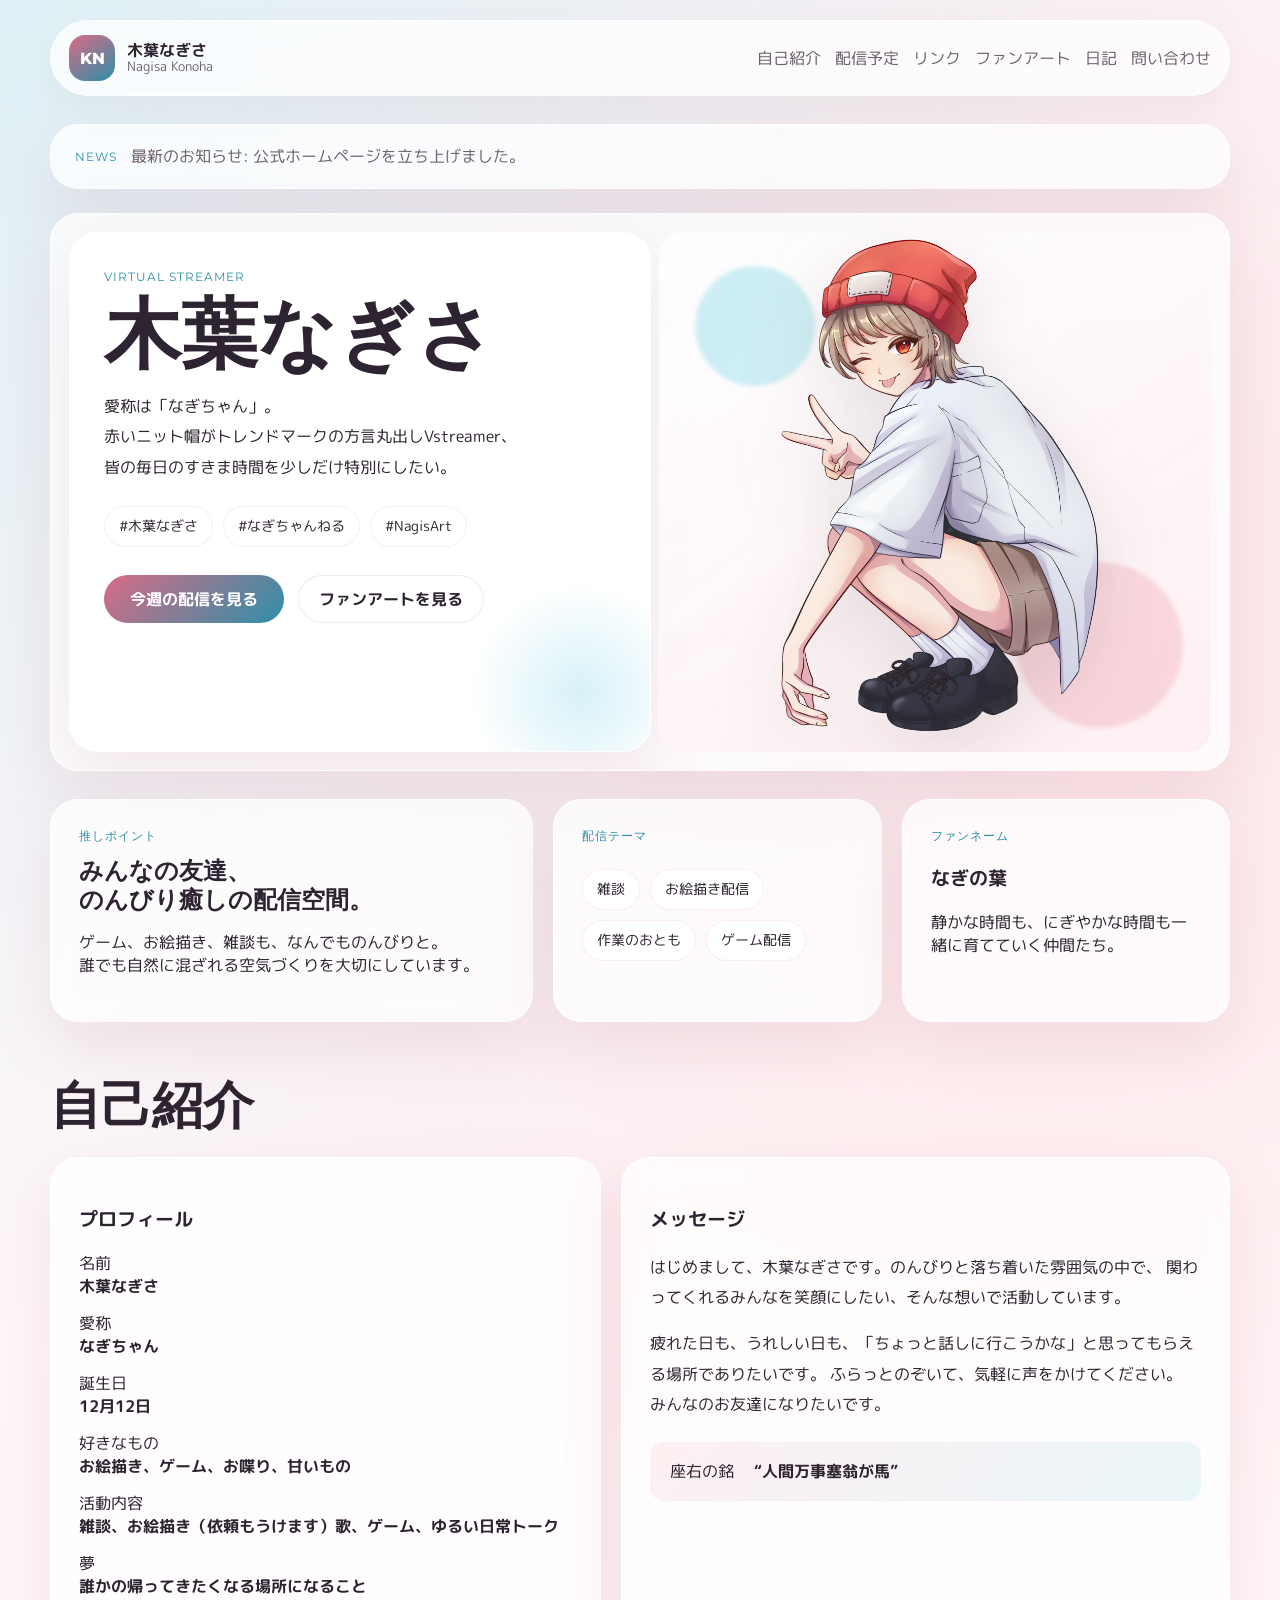
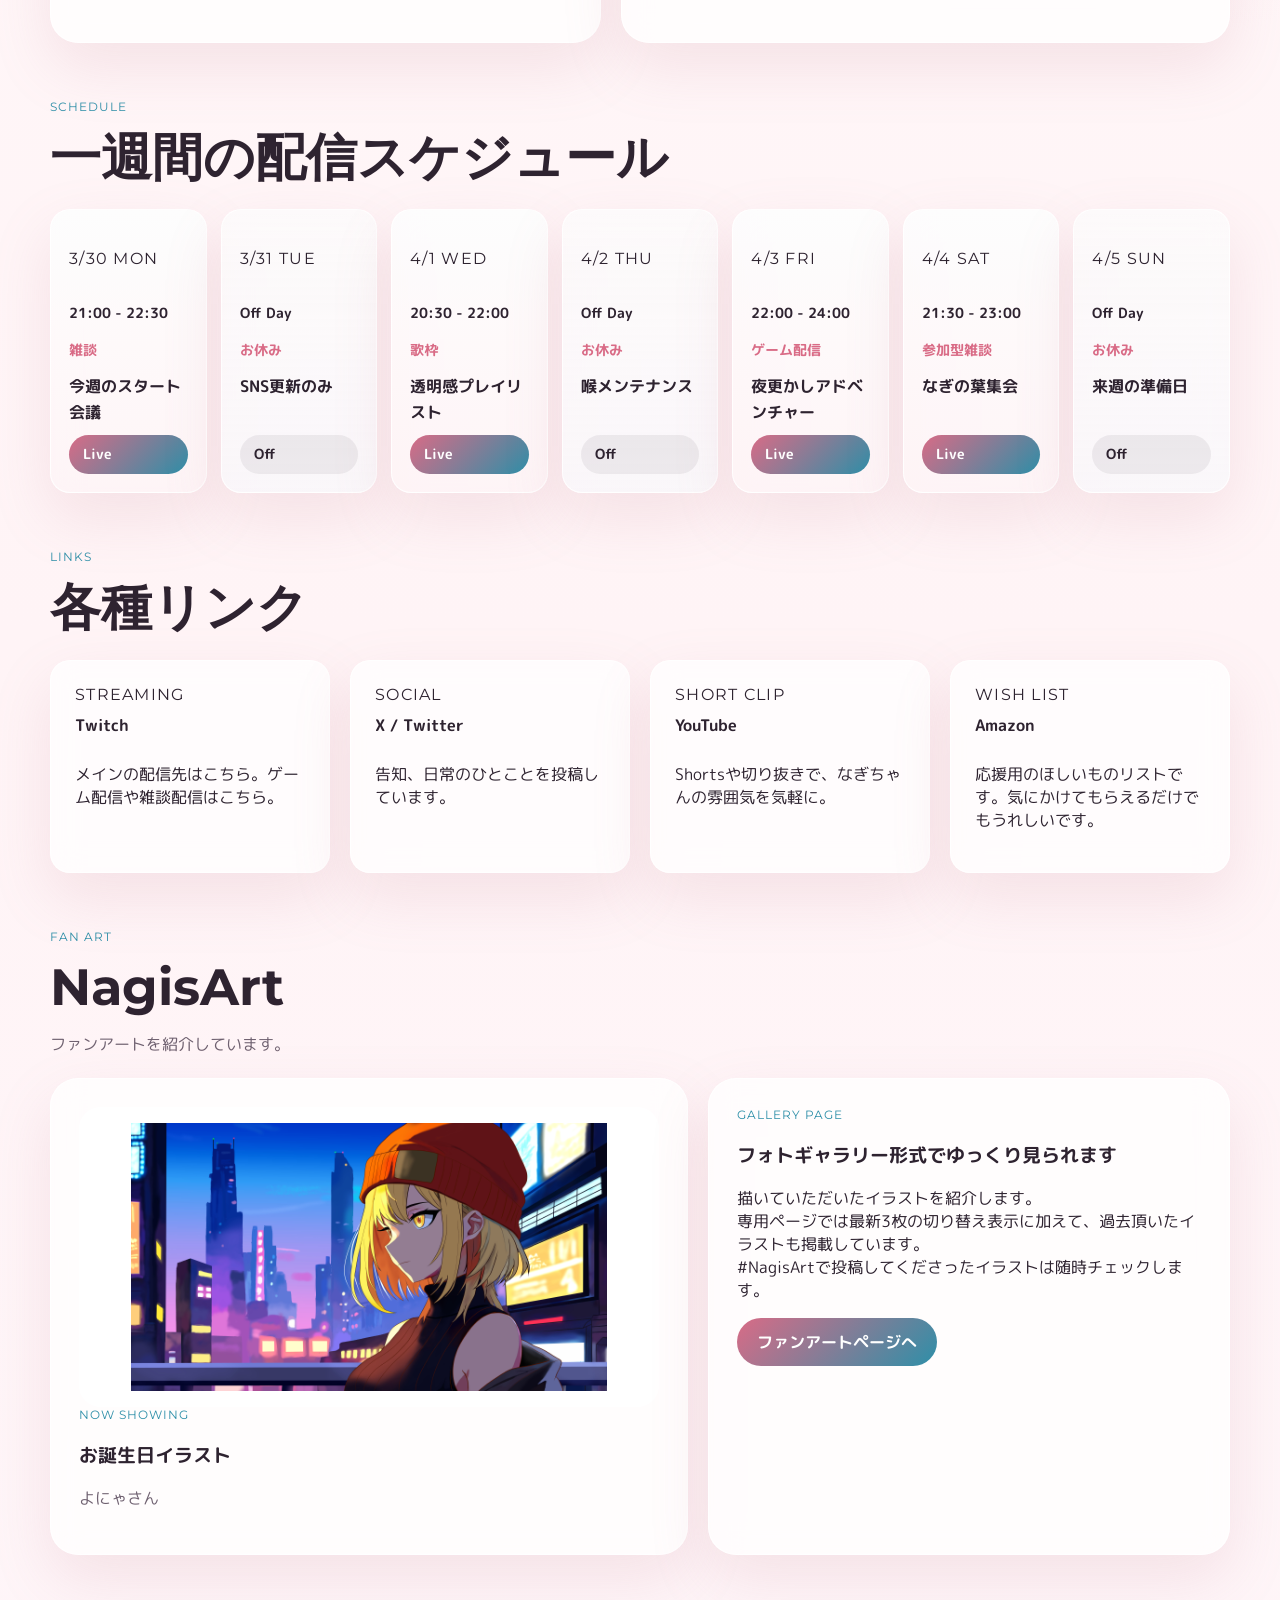
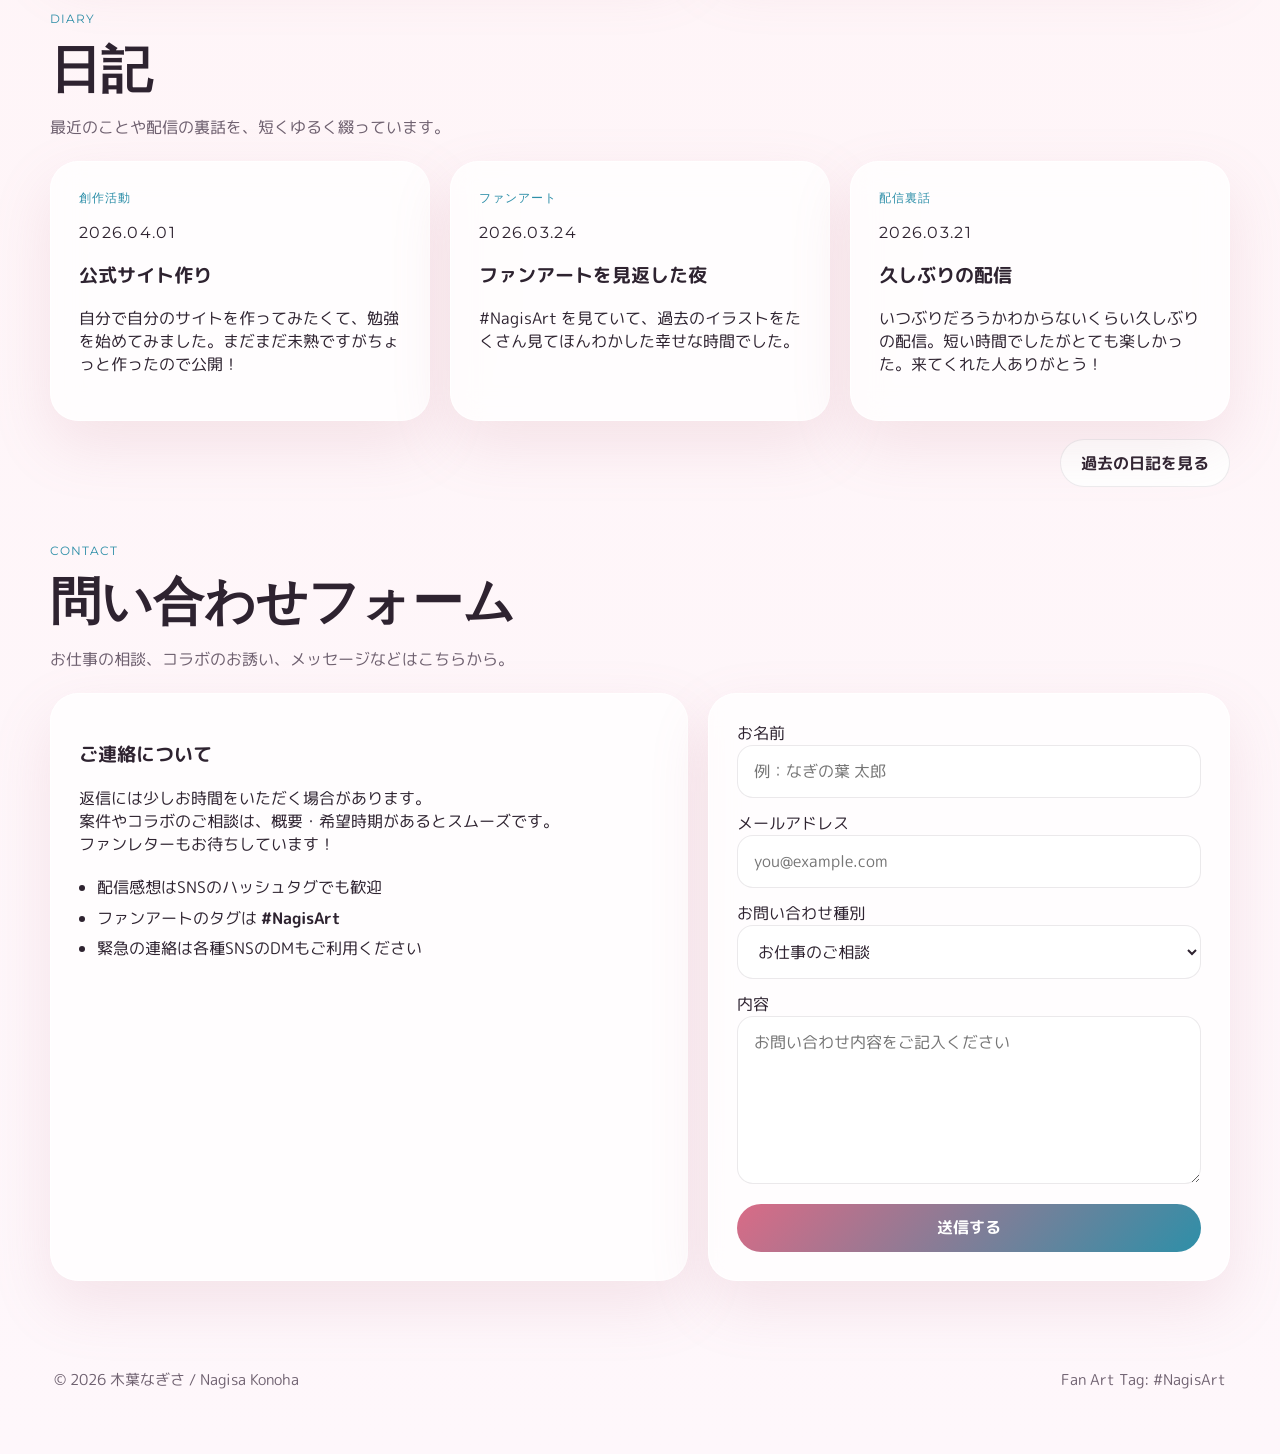
==== index.html @ 9e63ca20 "Add files via upload" ====
<!DOCTYPE html>
<html lang="ja">
  <head>
    <meta charset="UTF-8" />
    <meta name="viewport" content="width=device-width, initial-scale=1.0" />
    <title>木葉なぎさ | 公式プロフィールサイト</title>
    <meta
      name="description"
      content="Vtuber 木葉なぎさ（なぎちゃん）の自己紹介、配信スケジュール、各種リンク、日記、問い合わせをまとめたプロフィールサイト。"
    />
    <link rel="preconnect" href="https://fonts.googleapis.com" />
    <link rel="preconnect" href="https://fonts.gstatic.com" crossorigin />
    <link
      href="https://fonts.googleapis.com/css2?family=M+PLUS+Rounded+1c:wght@400;500;700;800&family=Montserrat:wght@500;700;800&display=swap"
      rel="stylesheet"
    />
    <link rel="stylesheet" href="./styles.css" />
  </head>
  <body>
    <div class="page-shell">
      <header class="site-header">
        <a class="brand" href="#top">
          <span class="brand-mark">KN</span>
          <span class="brand-text">
            <strong>木葉なぎさ</strong>
            <small>Nagisa Konoha</small>
          </span>
        </a>
        <nav class="site-nav" aria-label="主要メニュー">
          <a href="#about">自己紹介</a>
          <a href="#schedule">配信予定</a>
          <a href="#links">リンク</a>
          <a href="./fanart.html">ファンアート</a>
          <a href="./diary.html">日記</a>
          <a href="#contact">問い合わせ</a>
        </nav>
      </header>

      <main id="top">
        <section class="notice-strip card" aria-label="お知らせ">
          <p class="panel-label">News</p>
          <p class="notice-text">最新のお知らせ: 公式ホームページを立ち上げました。</p>
        </section>

        <section class="hero hero-unified">
          <div class="hero-card hero-merged-card">
            <div class="hero-copy">
              <p class="eyebrow">Virtual Streamer</p>
              <h1>木葉なぎさ</h1>
              <p class="hero-subtitle">
                愛称は「なぎちゃん」。<br />
                赤いニット帽がトレンドマークの方言丸出しVstreamer、
                <br />皆の毎日のすきま時間を少しだけ特別にしたい。
              </p>

              <div class="hero-tags" aria-label="ハッシュタグ">
                <span>#木葉なぎさ</span>
                <span>#なぎちゃんねる</span>
                <span>#NagisArt</span>
              </div>

              <div class="hero-actions">
                <a class="button button-primary" href="#schedule">今週の配信を見る</a>
                <a class="button button-secondary" href="./fanart.html">ファンアートを見る</a>
              </div>
            </div>

            <div class="hero-visual-card hero-visual-only">
              <div class="hero-portrait">
                <div class="portrait-orb orb-one"></div>
                <div class="portrait-orb orb-two"></div>
                <img
                  class="hero-standing-image"
                  src="./assets/nagisa-standing.png"
                  alt="木葉なぎさの立ち絵"
                />
              </div>
            </div>
          </div>
        </section>

        <section class="quick-panels">
          <article class="panel info-panel">
            <p class="panel-label">推しポイント</p>
            <h2>みんなの友達、<br />のんびり癒しの配信空間。</h2>
            <p>
              ゲーム、お絵描き、雑談も、なんでものんびりと。
              <br />誰でも自然に混ざれる空気づくりを大切にしています。
            </p>
          </article>

          <article class="panel mini-card">
            <p class="panel-label">配信テーマ</p>
            <ul class="chip-list">
              <li>雑談</li>
              <li>お絵描き配信</li>
              <li>作業のおとも</li>
              <li>ゲーム配信</li>
            </ul>
          </article>

          <article class="panel mini-card">
            <p class="panel-label">ファンネーム</p>
            <h3>なぎの葉</h3>
            <p>静かな時間も、にぎやかな時間も一緒に育てていく仲間たち。</p>
          </article>
        </section>

        <section class="section" id="about">
          <div class="section-heading">
            <h2>自己紹介</h2>
          </div>

          <div class="about-grid">
            <article class="card profile-card">
              <h3>プロフィール</h3>
              <dl class="profile-list">
                <div>
                  <dt>名前</dt>
                  <dd>木葉なぎさ</dd>
                </div>
                <div>
                  <dt>愛称</dt>
                  <dd>なぎちゃん</dd>
                </div>
                <div>
                  <dt>誕生日</dt>
                  <dd>12月12日</dd>
                </div>
                <div>
                  <dt>好きなもの</dt>
                  <dd>お絵描き、ゲーム、お喋り、甘いもの</dd>
                </div>
                <div>
                  <dt>活動内容</dt>
                  <dd>雑談、お絵描き（依頼もうけます）歌、ゲーム、ゆるい日常トーク</dd>
                </div>
                <div>
                  <dt>夢</dt>
                  <dd>誰かの帰ってきたくなる場所になること</dd>
                </div>
              </dl>
            </article>

            <article class="card message-card">
              <h3>メッセージ</h3>
              <p>
                はじめまして、木葉なぎさです。のんびりと落ち着いた雰囲気の中で、
                関わってくれるみんなを笑顔にしたい、そんな想いで活動しています。
              </p>
              <p>
                疲れた日も、うれしい日も、「ちょっと話しに行こうかな」と思ってもらえる場所でありたいです。
                ふらっとのぞいて、気軽に声をかけてください。
                みんなのお友達になりたいです。
              </p>
              <div class="quote-box">
                <span>座右の銘</span>
                <strong>　“人間万事塞翁が馬”</strong>
              </div>
            </article>
          </div>
        </section>

        <section class="section" id="schedule">
          <div class="section-heading">
            <p class="section-kicker">Schedule</p>
            <h2>一週間の配信スケジュール</h2>
          </div>

          <div class="schedule-grid" id="schedule-grid">
            <article class="schedule-day live">
              <p class="schedule-date">3/30 Mon</p>
              <p class="schedule-time">21:00 - 22:30</p>
              <p class="schedule-category">雑談</p>
              <h3>今週のスタート会議</h3>
              <span class="status live">Live</span>
            </article>
            <article class="schedule-day off">
              <p class="schedule-date">3/31 Tue</p>
              <p class="schedule-time">Off Day</p>
              <p class="schedule-category">お休み</p>
              <h3>SNS更新のみ</h3>
              <span class="status off">Off</span>
            </article>
            <article class="schedule-day live">
              <p class="schedule-date">4/1 Wed</p>
              <p class="schedule-time">20:30 - 22:00</p>
              <p class="schedule-category">歌枠</p>
              <h3>透明感プレイリスト</h3>
              <span class="status live">Live</span>
            </article>
            <article class="schedule-day off">
              <p class="schedule-date">4/2 Thu</p>
              <p class="schedule-time">Off Day</p>
              <p class="schedule-category">お休み</p>
              <h3>喉メンテナンス</h3>
              <span class="status off">Off</span>
            </article>
            <article class="schedule-day live">
              <p class="schedule-date">4/3 Fri</p>
              <p class="schedule-time">22:00 - 24:00</p>
              <p class="schedule-category">ゲーム配信</p>
              <h3>夜更かしアドベンチャー</h3>
              <span class="status live">Live</span>
            </article>
            <article class="schedule-day live">
              <p class="schedule-date">4/4 Sat</p>
              <p class="schedule-time">21:30 - 23:00</p>
              <p class="schedule-category">参加型雑談</p>
              <h3>なぎの葉集会</h3>
              <span class="status live">Live</span>
            </article>
            <article class="schedule-day off">
              <p class="schedule-date">4/5 Sun</p>
              <p class="schedule-time">Off Day</p>
              <p class="schedule-category">お休み</p>
              <h3>来週の準備日</h3>
              <span class="status off">Off</span>
            </article>
          </div>
        </section>

        <section class="section" id="links">
          <div class="section-heading">
            <p class="section-kicker">Links</p>
            <h2>各種リンク</h2>
          </div>

          <div class="link-grid">
            <a class="link-card" href="https://www.twitch.tv/na_kn0480" aria-label="Twitch" target="_blank" rel="noreferrer noopener">
              <span class="link-type">Streaming</span>
              <strong>Twitch</strong>
              <p>メインの配信先はこちら。ゲーム配信や雑談配信はこちら。</p>
            </a>
            <a class="link-card" href="https://x.com/na_kn0480" aria-label="X / Twitter" target="_blank" rel="noreferrer noopener">
              <span class="link-type">Social</span>
              <strong>X / Twitter</strong>
              <p>告知、日常のひとことを投稿しています。</p>
            </a>
            <a class="link-card" href="https://www.youtube.com/@nakn1945" aria-label="YouTube" target="_blank" rel="noreferrer noopener">
              <span class="link-type">Short Clip</span>
              <strong>YouTube</strong>
              <p>Shortsや切り抜きで、なぎちゃんの雰囲気を気軽に。</p>
            </a>
            <a class="link-card" href="https://www.amazon.jp/hz/wishlist/ls/10HDTFAO8Y2AV?ref_=wl_share" aria-label="Amazon Wish List" target="_blank" rel="noreferrer noopener">
              <span class="link-type">Wish List</span>
              <strong>Amazon</strong>
              <p>応援用のほしいものリストです。気にかけてもらえるだけでもうれしいです。</p>
            </a>
          </div>
        </section>

        <section class="section" id="fanart-preview">
          <div class="section-heading">
            <p class="section-kicker">Fan Art</p>
            <h2>NagisArt</h2>
             <p class="section-description">
              ファンアートを紹介しています。
            </p>
          </div>

          <div class="fanart-preview-layout">
            <article class="fanart-slider-card card">
              <div class="fanart-slider" data-slider="fanart-preview" id="fanart-preview-slider"></div>
              <div class="fanart-slider-meta">
                <p class="panel-label">Now Showing</p>
                <h3 id="fanart-preview-title">読み込み中...</h3>
                <p id="fanart-preview-artist">Loading...</p>
              </div>
            </article>

            <article class="card fanart-preview-note">
              <p class="panel-label">Gallery Page</p>
              <h3>フォトギャラリー形式でゆっくり見られます</h3>
              <p>
                描いていただいたイラストを紹介します。
                <br />専用ページでは最新3枚の切り替え表示に加えて、過去頂いたイラストも掲載しています。
                <br />#NagisArtで投稿してくださったイラストは随時チェックします。
              </p>
              <a class="button button-primary" href="./fanart.html">ファンアートページへ</a>
            </article>
          </div>
        </section>

        <section class="section" id="diary">
          <div class="section-heading">
            <p class="section-kicker">Diary</p>
            <h2>日記</h2>
            <p class="section-description">最近のことや配信の裏話を、短くゆるく綴っています。</p>
          </div>

          <div class="diary-list" id="top-diary-list"></div>

          <div class="diary-link-row">
            <a class="button button-secondary" href="./diary.html">過去の日記を見る</a>
          </div>
        </section>

        <section class="section" id="contact">
          <div class="section-heading">
            <p class="section-kicker">Contact</p>
            <h2>問い合わせフォーム</h2>
            <p class="section-description">
              お仕事の相談、コラボのお誘い、メッセージなどはこちらから。
            </p>
          </div>

          <div class="contact-layout">
            <article class="contact-note card">
              <h3>ご連絡について</h3>
              <p>
                返信には少しお時間をいただく場合があります。
                <br />案件やコラボのご相談は、概要・希望時期があるとスムーズです。
                <br />ファンレターもお待ちしています！
              </p>
              <ul class="contact-points">
                <li>配信感想はSNSのハッシュタグでも歓迎</li>
                <li>ファンアートのタグは <strong>#NagisArt</strong></li>
                <li>緊急の連絡は各種SNSのDMもご利用ください</li>
              </ul>
            </article>

            <form class="contact-form card">
              <label>
                お名前
                <input type="text" name="name" placeholder="例：なぎの葉 太郎" />
              </label>
              <label>
                メールアドレス
                <input type="email" name="email" placeholder="you@example.com" />
              </label>
              <label>
                お問い合わせ種別
                <select name="type">
                  <option>お仕事のご相談</option>
                  <option>コラボのお誘い</option>
                  <option>応援メッセージ</option>
                  <option>その他</option>
                </select>
              </label>
              <label>
                内容
                <textarea
                  name="message"
                  rows="6"
                  placeholder="お問い合わせ内容をご記入ください"
                ></textarea>
              </label>
              <button class="button button-primary" type="submit">送信する</button>
            </form>
          </div>
        </section>
      </main>

      <footer class="site-footer">
        <p>© 2026 木葉なぎさ / Nagisa Konoha</p>
        <p>Fan Art Tag: #NagisArt</p>
      </footer>
    </div>

    <script src="./data/fanart.js"></script>
    <script src="./data/diary.js"></script>
    <script src="./script.js"></script>
  </body>
</html>
---- styles.css ----
:root {
  --bg: #fff7f8;
  --surface: rgba(255, 255, 255, 0.74);
  --text: #2e2330;
  --muted: #6f6170;
  --line: rgba(111, 97, 112, 0.14);
  --primary-deep: #d96b86;
  --accent: #8bd8ea;
  --accent-deep: #2e8fa8;
  --shadow: 0 24px 60px rgba(190, 122, 140, 0.16);
  --radius-lg: 28px;
  --radius-md: 20px;
  --radius-sm: 14px;
}

* {
  box-sizing: border-box;
}

html {
  scroll-behavior: smooth;
}

body {
  margin: 0;
  font-family: "M PLUS Rounded 1c", sans-serif;
  color: var(--text);
  background:
    radial-gradient(circle at top left, rgba(139, 216, 234, 0.28), transparent 28%),
    radial-gradient(circle at 80% 12%, rgba(244, 180, 190, 0.28), transparent 26%),
    linear-gradient(180deg, #fffafb 0%, #fff4f6 48%, #fef7fb 100%);
}

body::before {
  content: "";
  position: fixed;
  inset: 0;
  background-image:
    linear-gradient(rgba(255, 255, 255, 0.2) 1px, transparent 1px),
    linear-gradient(90deg, rgba(255, 255, 255, 0.18) 1px, transparent 1px);
  background-size: 36px 36px;
  mask-image: linear-gradient(180deg, rgba(0, 0, 0, 0.5), transparent 75%);
  pointer-events: none;
  z-index: -1;
}

a {
  color: inherit;
  text-decoration: none;
}

img {
  display: block;
  max-width: 100%;
}

.page-shell {
  width: min(1180px, calc(100% - 32px));
  margin: 0 auto;
  padding-bottom: 48px;
}

.site-header {
  position: sticky;
  top: 16px;
  z-index: 20;
  display: flex;
  align-items: center;
  justify-content: space-between;
  gap: 20px;
  margin: 20px 0 28px;
  padding: 14px 18px;
  background: rgba(255, 255, 255, 0.75);
  border: 1px solid rgba(255, 255, 255, 0.8);
  border-radius: 999px;
  backdrop-filter: blur(16px);
  box-shadow: 0 12px 30px rgba(161, 131, 140, 0.08);
}

.brand {
  display: inline-flex;
  align-items: center;
  gap: 12px;
}

.brand-mark {
  display: grid;
  place-items: center;
  width: 46px;
  height: 46px;
  font-family: "Montserrat", sans-serif;
  font-weight: 800;
  color: #fff;
  background: linear-gradient(145deg, var(--primary-deep), var(--accent-deep));
  border-radius: 16px;
}

.brand-text {
  display: flex;
  flex-direction: column;
  line-height: 1.1;
}

.brand-text strong {
  font-size: 0.98rem;
}

.brand-text small,
.site-nav a,
.section-description,
.form-note,
.site-footer,
.artwork-meta,
.fanart-slider-meta p:last-child,
.gallery-slide-copy span {
  color: var(--muted);
}

.site-nav {
  display: flex;
  flex-wrap: wrap;
  justify-content: flex-end;
  gap: 14px;
}

.site-nav a:hover {
  color: var(--accent-deep);
}

.hero,
.gallery-hero {
  display: grid;
  grid-template-columns: 1.1fr 0.9fr;
  gap: 24px;
  align-items: stretch;
  margin-bottom: 28px;
}

.hero-unified {
  display: block;
}

.hero-copy,
.hero-card,
.panel,
.card,
.link-card,
.schedule-day,
.gallery-slide,
.artwork-card {
  background: var(--surface);
  border: 1px solid rgba(255, 255, 255, 0.8);
  backdrop-filter: blur(14px);
  box-shadow: var(--shadow);
}

.hero-copy,
.hero-card,
.gallery-hero,
.gallery-slider,
.panel,
.card {
  border-radius: var(--radius-lg);
}

.hero-copy,
.panel,
.card,
.gallery-hero,
.gallery-slider {
  padding: 28px;
}

.hero-copy {
  padding: 36px 34px;
}

.hero-copy {
  position: relative;
  overflow: hidden;
}

.hero-copy::after {
  content: "";
  position: absolute;
  right: -40px;
  bottom: -52px;
  width: 220px;
  height: 220px;
  background: radial-gradient(circle, rgba(139, 216, 234, 0.35), transparent 70%);
}

.hero-merged-card {
  display: grid;
  grid-template-columns: 1fr 0.95fr;
  gap: 8px;
  padding: 18px;
}

.eyebrow,
.section-kicker,
.panel-label,
.link-type,
.diary-date,
.schedule-date {
  font-family: "Montserrat", sans-serif;
  letter-spacing: 0.08em;
  text-transform: uppercase;
}

.eyebrow,
.section-kicker,
.panel-label {
  margin: 0 0 12px;
  color: var(--accent-deep);
  font-size: 0.78rem;
}

.hero h1,
.gallery-hero h1,
.section-heading h2,
.gallery-slide-copy h2,
.info-panel h2 {
  margin: 0;
  font-family: "Montserrat", sans-serif;
}

.hero h1,
.gallery-hero h1 {
  font-size: clamp(3rem, 6vw, 5.4rem);
  line-height: 1;
}

.hero-subtitle,
.gallery-hero-copy p,
.schedule-day p,
.message-card p,
.gallery-slide-copy p,
.artwork-card p {
  line-height: 1.9;
}

.schedule-time,
.schedule-category {
  margin: 0;
  font-size: 0.88rem;
  font-weight: 700;
  line-height: 1.5;
}

.schedule-time {
  color: var(--text);
}

.schedule-category {
  color: var(--primary-deep);
}

.hero-subtitle {
  max-width: 30rem;
  margin: 18px 0 0;
}

.hero-tags,
.chip-list {
  display: flex;
  flex-wrap: wrap;
  gap: 10px;
  padding: 0;
  margin: 24px 0 0;
  list-style: none;
}

.hero-tags span,
.chip-list li,
.status-badge,
.status,
.tag-badge {
  display: inline-flex;
  align-items: center;
  padding: 9px 14px;
  border-radius: 999px;
  font-size: 0.88rem;
}

.hero-tags span,
.chip-list li {
  background: rgba(255, 255, 255, 0.85);
  border: 1px solid rgba(217, 107, 134, 0.12);
}

.hero-actions,
.gallery-dots {
  display: flex;
  flex-wrap: wrap;
  gap: 14px;
}

.hero-actions {
  margin-top: 28px;
}

.hero-actions .button {
  min-width: 180px;
}

.button {
  display: inline-flex;
  align-items: center;
  justify-content: center;
  min-height: 48px;
  padding: 0 20px;
  border: 0;
  border-radius: 999px;
  font: inherit;
  font-weight: 700;
  cursor: pointer;
}

.button-primary {
  color: #fff;
  background: linear-gradient(135deg, var(--primary-deep), var(--accent-deep));
}

.button-secondary {
  color: var(--text);
  background: rgba(255, 255, 255, 0.92);
  border: 1px solid rgba(111, 97, 112, 0.12);
}

.hero-card,
.gallery-hero,
.gallery-slider {
  position: relative;
  overflow: hidden;
}

.hero-visual-only {
  padding: 0;
  background: transparent;
  border: 0;
  box-shadow: none;
  backdrop-filter: none;
}

.status-badge,
.tag-badge {
  width: fit-content;
  color: var(--accent-deep);
  background: rgba(139, 216, 234, 0.18);
  border: 1px solid rgba(139, 216, 234, 0.3);
}

.hero-portrait,
.gallery-hero-side {
  position: relative;
  display: grid;
  place-items: center;
  min-height: 320px;
  margin: 18px 0 24px;
  border-radius: 24px;
  background:
    linear-gradient(145deg, rgba(255, 255, 255, 0.9), rgba(255, 239, 243, 0.85)),
    linear-gradient(180deg, rgba(139, 216, 234, 0.1), rgba(244, 180, 190, 0.16));
}

.notice-strip {
  display: flex;
  align-items: center;
  gap: 14px;
  margin-bottom: 24px;
  padding: 18px 24px;
}

.notice-strip .panel-label,
.notice-text {
  margin: 0;
}

.notice-text {
  line-height: 1.7;
}

.hero-portrait {
  overflow: hidden;
  margin: 0;
  min-height: 100%;
}

.portrait-orb {
  position: absolute;
  border-radius: 50%;
  filter: blur(2px);
}

.orb-one {
  width: 120px;
  height: 120px;
  top: 34px;
  left: 36px;
  background: rgba(139, 216, 234, 0.42);
}

.orb-two {
  width: 166px;
  height: 166px;
  right: 28px;
  bottom: 24px;
  background: rgba(244, 180, 190, 0.44);
}

.hero-standing-image,
.gallery-hero-side img {
  position: relative;
  z-index: 1;
  max-height: 430px;
  object-fit: contain;
  filter: drop-shadow(0 24px 36px rgba(124, 99, 106, 0.18));
}

.hero-visual-only .hero-standing-image {
  max-height: 520px;
}

.hero-stats,
.profile-list,
.contact-form {
  display: grid;
  gap: 14px;
}

.hero-stats dd,
.profile-list dd {
  margin: 0;
  font-weight: 700;
}

.quick-panels,
.about-grid,
.link-grid,
.contact-layout,
.fanart-preview-layout,
.diary-list,
.artwork-list {
  display: grid;
  gap: 20px;
}

.quick-panels {
  grid-template-columns: 1.25fr 0.85fr 0.85fr;
  margin-bottom: 52px;
}

.about-grid {
  grid-template-columns: 0.95fr 1.05fr;
}

.link-grid {
  grid-template-columns: repeat(4, 1fr);
}

.fanart-preview-layout,
.contact-layout {
  grid-template-columns: 1.1fr 0.9fr;
}

.diary-list {
  grid-template-columns: repeat(3, 1fr);
}

.gallery-slide,
.artwork-card,
.schedule-day,
.link-card {
  border-radius: var(--radius-md);
}

.link-card {
  display: flex;
  flex-direction: column;
  gap: 10px;
  padding: 24px;
}

.info-panel h2,
.section-heading h2,
.gallery-slide-copy h2 {
  line-height: 1.2;
}

.section {
  margin-bottom: 56px;
}

.section-heading {
  margin-bottom: 22px;
}

.section-heading h2,
.gallery-slide-copy h2 {
  font-size: clamp(2rem, 4vw, 3.2rem);
}

.quote-box {
  margin-top: 22px;
  padding: 18px 20px;
  border-radius: var(--radius-sm);
  background: linear-gradient(135deg, rgba(244, 180, 190, 0.18), rgba(139, 216, 234, 0.18));
}

.schedule-grid {
  display: grid;
  grid-template-columns: repeat(7, 1fr);
  gap: 14px;
}

.schedule-day {
  display: flex;
  flex-direction: column;
  gap: 10px;
  min-height: 220px;
  padding: 18px;
}

.schedule-day h3 {
  margin: 0;
  font-size: 1rem;
  line-height: 1.6;
}

.schedule-day.live {
  background:
    linear-gradient(180deg, rgba(255, 255, 255, 0.82), rgba(255, 245, 247, 0.82)),
    linear-gradient(180deg, rgba(139, 216, 234, 0.08), rgba(244, 180, 190, 0.08));
}

.schedule-day.off {
  background:
    linear-gradient(180deg, rgba(255, 255, 255, 0.7), rgba(250, 248, 251, 0.84)),
    linear-gradient(180deg, rgba(111, 97, 112, 0.04), rgba(111, 97, 112, 0.04));
}

.status {
  margin-top: auto;
  font-weight: 700;
}

.status.live {
  color: #fff;
  background: linear-gradient(135deg, var(--primary-deep), var(--accent-deep));
}

.status.off {
  background: rgba(111, 97, 112, 0.1);
}

.fanart-slider {
  position: relative;
  min-height: 300px;
  border-radius: 22px;
  overflow: hidden;
  background: rgba(255, 255, 255, 0.58);
}

.fanart-slide,
.gallery-slide {
  opacity: 0;
  transition: opacity 0.7s ease, transform 0.7s ease;
}

.fanart-slide {
  position: absolute;
  inset: 0;
  transform: scale(1.02);
}

.fanart-slide.is-active,
.gallery-slide.is-active {
  opacity: 1;
  transform: none;
  z-index: 1;
}

.fanart-slide-art,
.gallery-slide-art,
.artwork-thumb {
  width: 100%;
  min-height: 300px;
  border-radius: 20px;
}

.gallery-slide-image,
.artwork-image,
.preview-slide-image {
  object-fit: contain;
  object-position: center;
  background: rgba(255, 255, 255, 0.92);
}

.gallery-stage {
  position: relative;
  min-height: 520px;
}

.gallery-slide {
  position: absolute;
  inset: 0;
  display: grid;
  grid-template-columns: 1.1fr 0.9fr;
  gap: 20px;
  padding: 20px;
  transform: translateY(8px);
}

.gallery-dots {
  justify-content: center;
  margin-top: 16px;
}

.gallery-dot {
  width: 12px;
  height: 12px;
  border: 0;
  border-radius: 999px;
  background: rgba(111, 97, 112, 0.22);
  cursor: pointer;
}

.gallery-dot.is-active {
  width: 34px;
  background: linear-gradient(135deg, var(--primary-deep), var(--accent-deep));
}

.artwork-card {
  display: flex;
  flex-direction: column;
  gap: 0;
  padding: 0;
}

.artwork-thumb {
  min-height: 220px;
  border-radius: 20px 20px 0 0;
}

.gallery-slide-image {
  height: 100%;
  padding: 18px;
}

.preview-slide-image {
  height: 100%;
  padding: 16px;
}

.artwork-image {
  height: 260px;
  padding: 14px;
}

.visual-a {
  background:
    radial-gradient(circle at 25% 25%, rgba(139, 216, 234, 0.95), transparent 24%),
    linear-gradient(135deg, #ffdbe2, #8bd8ea 65%, #446f87);
}

.visual-b {
  background:
    radial-gradient(circle at 70% 30%, rgba(255, 255, 255, 0.85), transparent 14%),
    linear-gradient(135deg, #9fe7f7, #f8d0d8 58%, #ee94ad);
}

.visual-c {
  background:
    radial-gradient(circle at 40% 40%, rgba(255, 255, 255, 0.5), transparent 12%),
    linear-gradient(145deg, #c5eef5, #f1b3c2 44%, #6c95a6);
}

.contact-points {
  padding-left: 18px;
  line-height: 1.9;
}

.contact-form input,
.contact-form select,
.contact-form textarea {
  width: 100%;
  padding: 14px 16px;
  color: var(--text);
  font: inherit;
  background: rgba(255, 255, 255, 0.88);
  border: 1px solid var(--line);
  border-radius: 16px;
  outline: none;
}

.site-footer {
  display: flex;
  flex-wrap: wrap;
  justify-content: space-between;
  gap: 10px;
  padding: 18px 4px 0;
  font-size: 0.92rem;
}

.artwork-list {
  grid-template-columns: repeat(3, 1fr);
}

.artwork-body {
  display: grid;
  gap: 10px;
  padding: 20px;
}

.artwork-body h3 {
  margin: 0;
  font-size: 1.2rem;
}

.artwork-body p {
  margin: 0;
}

.diary-link-row {
  display: flex;
  justify-content: flex-end;
  margin-top: 18px;
}

.diary-side-card {
  padding: 24px;
}

.diary-side-copy {
  display: grid;
  gap: 8px;
  text-align: center;
}

.diary-side-copy p,
.archive-diary-card p,
.notice-text {
  color: var(--muted);
}

.diary-filter {
  margin-bottom: 20px;
}

.diary-filter-row {
  display: grid;
  gap: 14px;
}

.category-chips {
  display: flex;
  flex-wrap: wrap;
  gap: 10px;
}

.category-chip {
  padding: 10px 16px;
  color: var(--text);
  font: inherit;
  font-weight: 700;
  background: rgba(255, 255, 255, 0.88);
  border: 1px solid rgba(111, 97, 112, 0.12);
  border-radius: 999px;
  cursor: pointer;
}

.category-chip.is-active {
  color: #fff;
  background: linear-gradient(135deg, var(--primary-deep), var(--accent-deep));
}

.archive-diary-list {
  display: grid;
  gap: 18px;
}

.archive-diary-card h2 {
  margin: 0 0 10px;
  font-size: 1.5rem;
}

.archive-diary-card.is-hidden {
  display: none;
}

@media (max-width: 1100px) {
  .hero,
  .gallery-hero,
  .quick-panels,
  .about-grid,
  .link-grid,
  .fanart-preview-layout,
  .contact-layout,
  .diary-list,
  .gallery-slide,
  .artwork-card {
    grid-template-columns: 1fr;
  }

  .schedule-grid {
    grid-template-columns: repeat(2, 1fr);
  }

  .gallery-stage {
    min-height: 760px;
  }

  .artwork-list {
    grid-template-columns: 1fr;
  }

  .hero-merged-card {
    grid-template-columns: 1fr;
  }
}

@media (max-width: 760px) {
  .page-shell {
    width: min(100% - 20px, 1180px);
  }

  .site-header {
    position: static;
    flex-direction: column;
    align-items: stretch;
    border-radius: 26px;
  }

  .site-nav {
    justify-content: flex-start;
  }

  .hero-copy,
  .hero-card,
  .panel,
  .card,
  .gallery-hero,
  .gallery-slider {
    padding: 22px;
  }

  .hero-actions {
    flex-direction: column;
  }

  .button,
  .gallery-hero-copy .button {
    width: 100%;
  }

  .schedule-grid {
    grid-template-columns: 1fr;
  }

  .notice-strip {
    flex-direction: column;
    align-items: flex-start;
  }

  .schedule-day {
    min-height: auto;
  }

  .hero-standing-image,
  .gallery-hero-side img {
    max-height: 320px;
  }

  .gallery-stage {
    min-height: 680px;
  }

  .site-footer {
    flex-direction: column;
  }

  .diary-link-row {
    justify-content: stretch;
  }
}
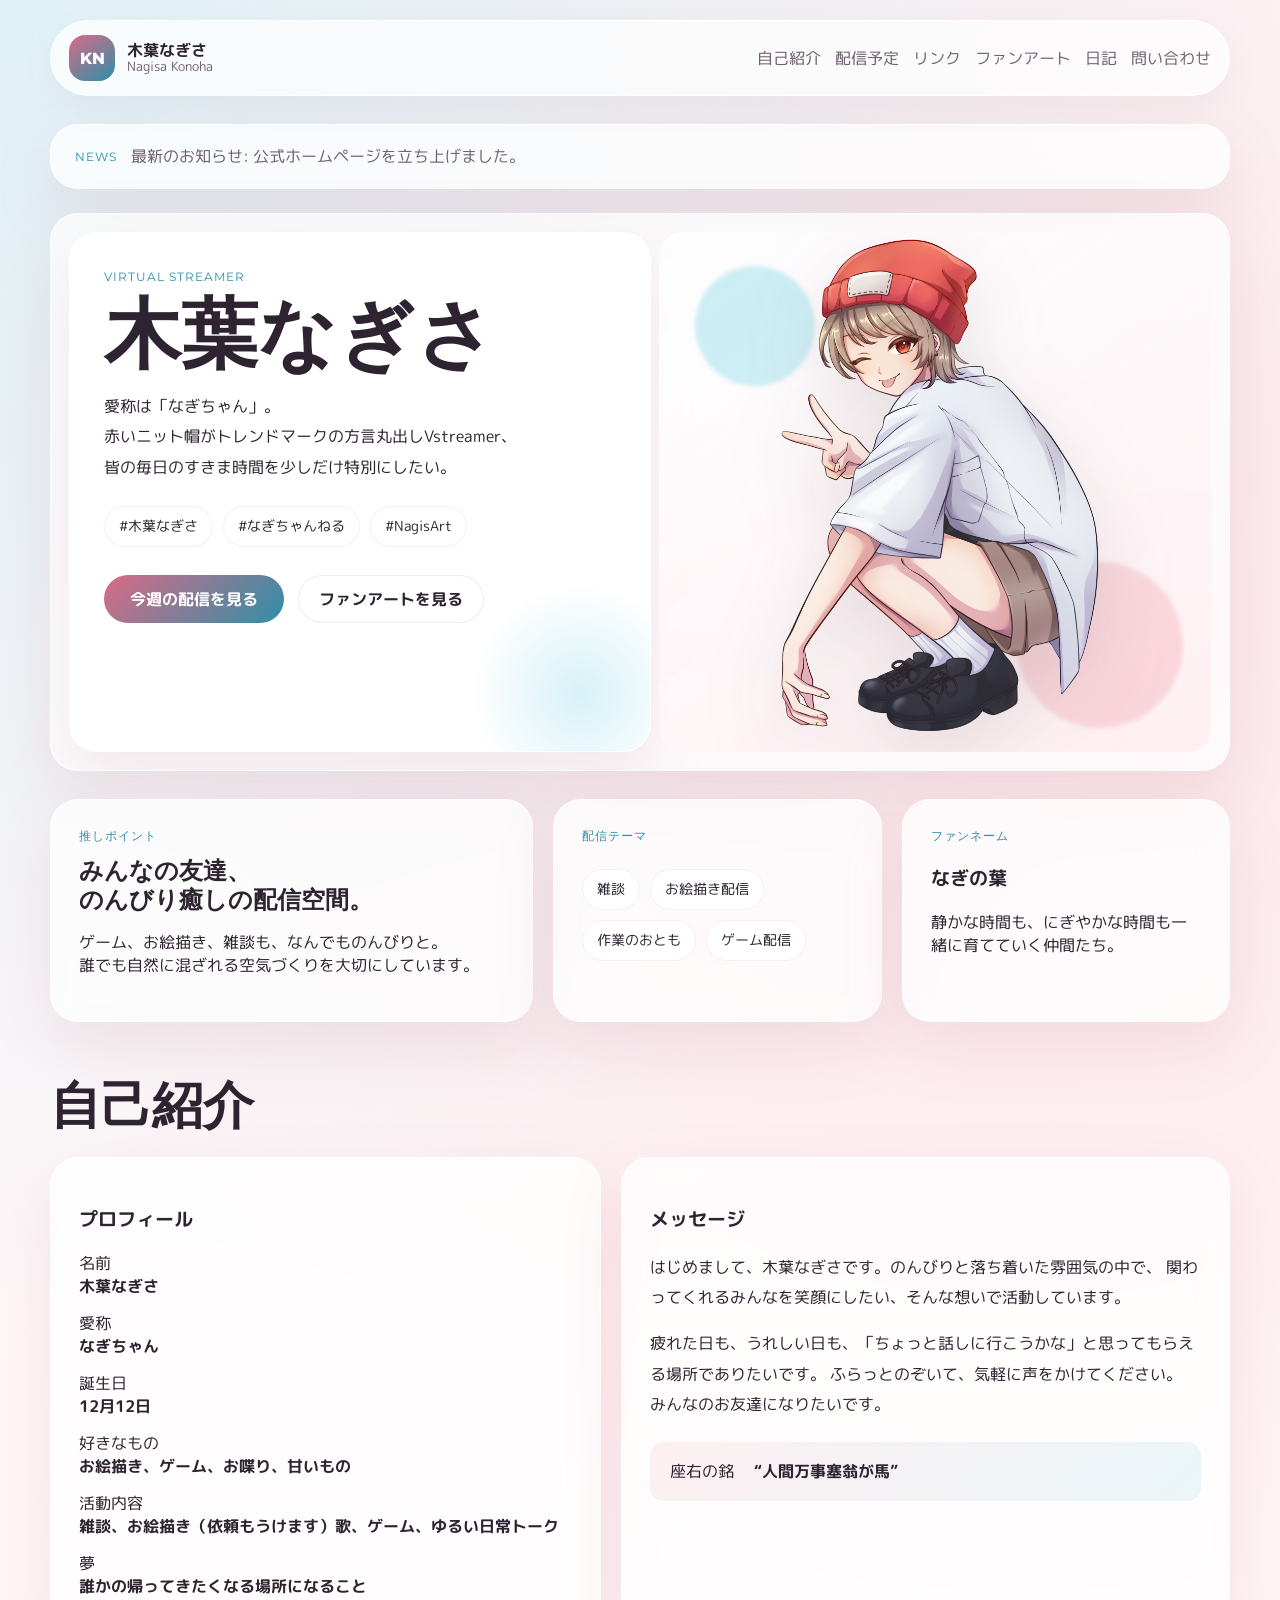
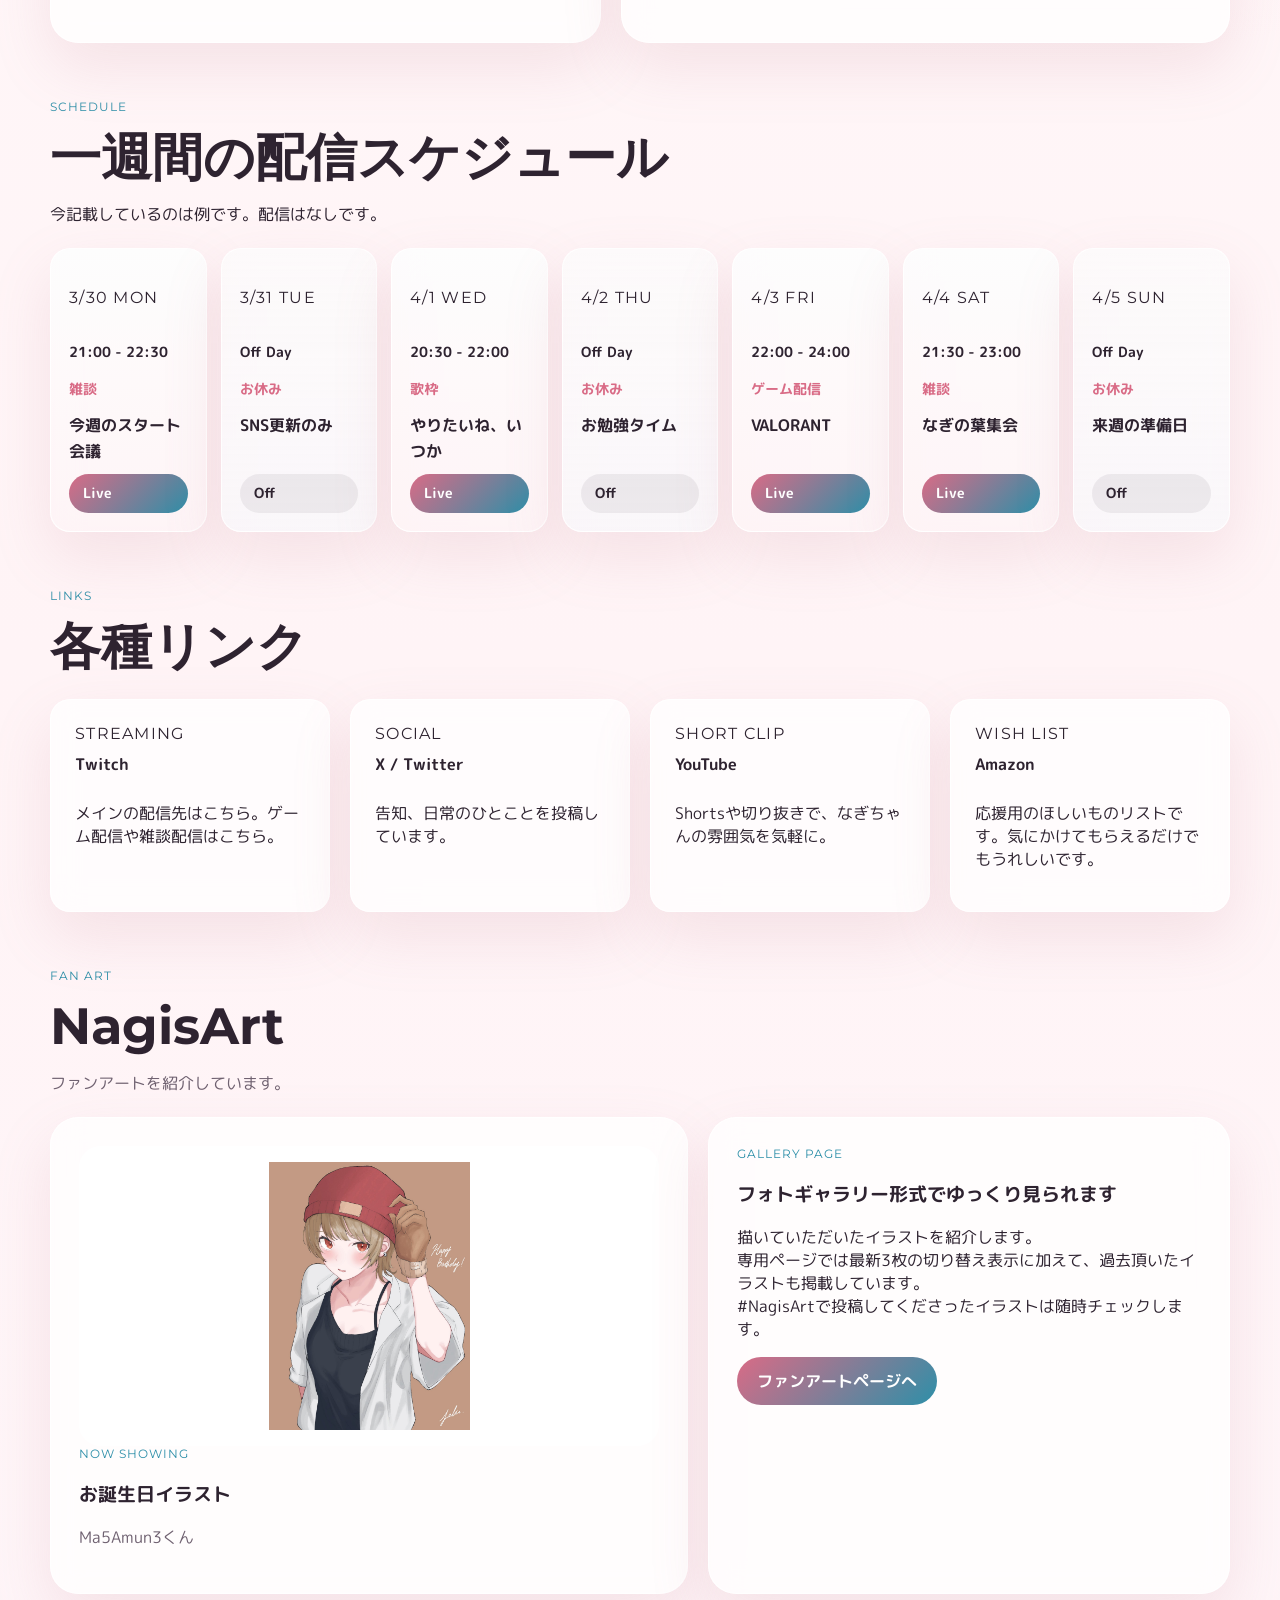
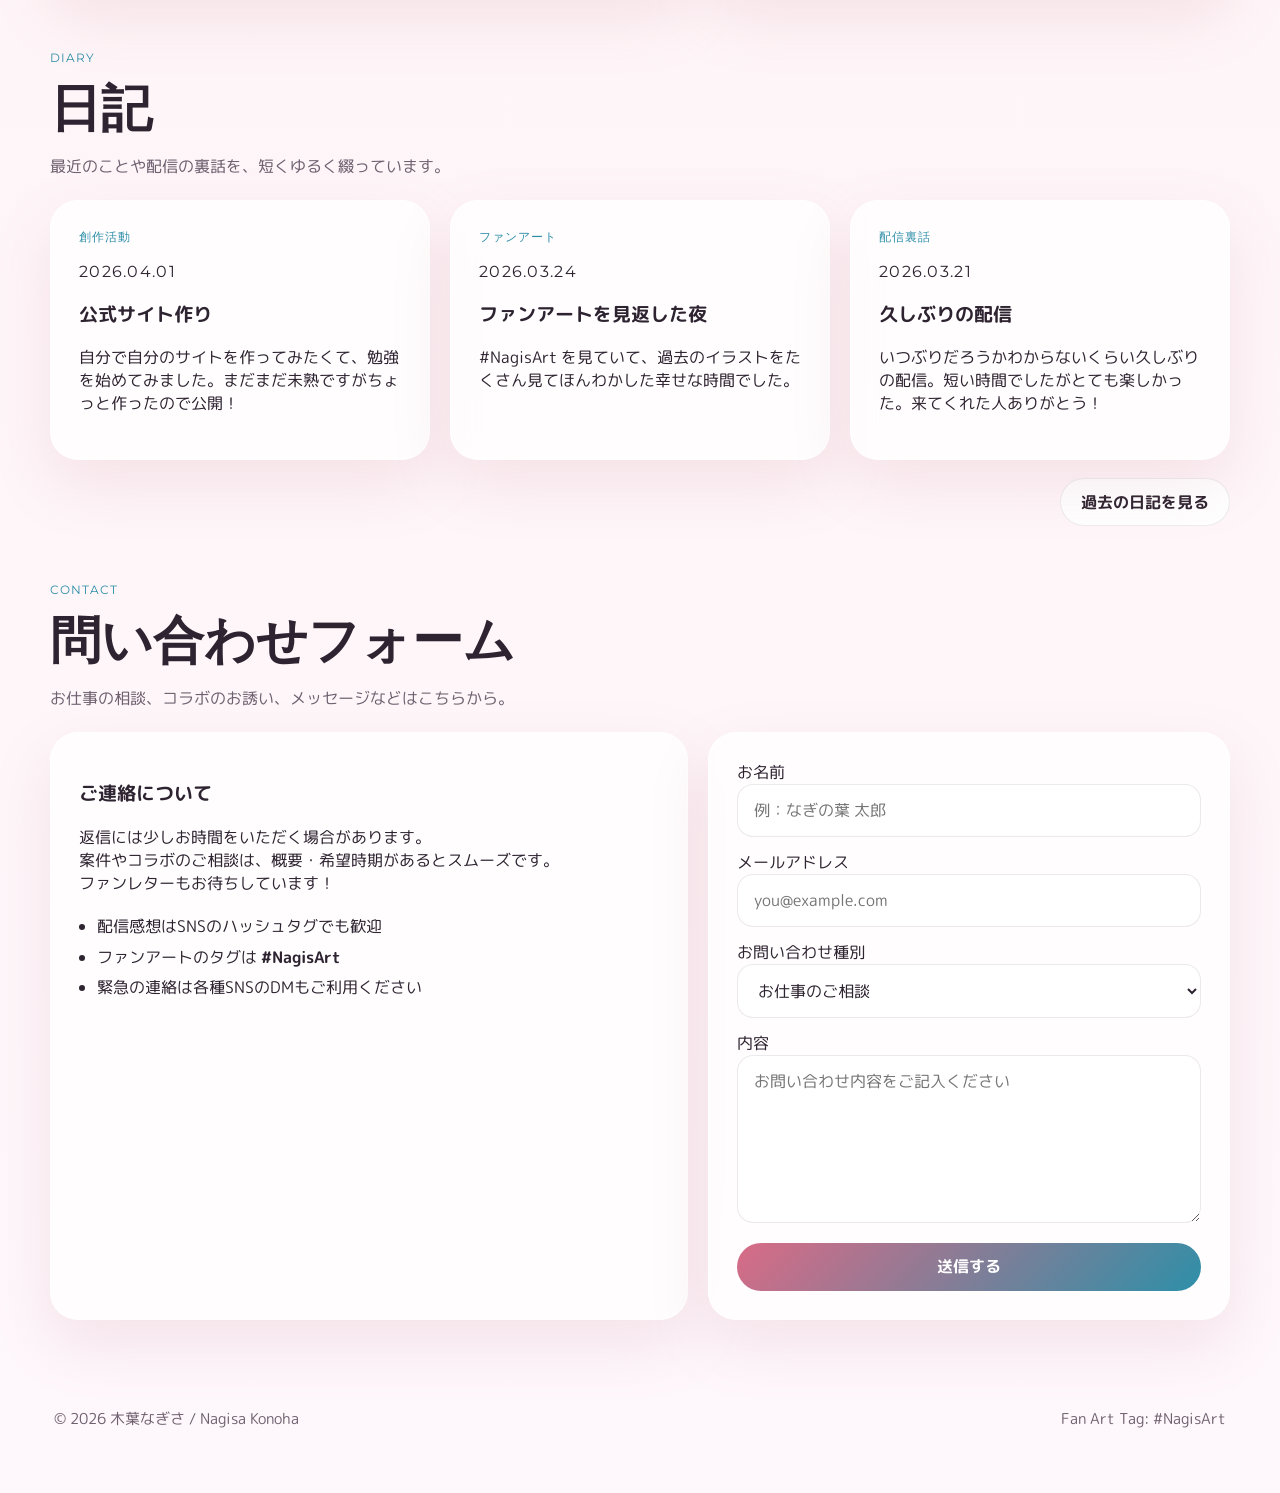
==== commit 3806a262: "Update index.html" ====
--- a/index.html
+++ b/index.html
@@ -165,6 +165,7 @@
           <div class="section-heading">
             <p class="section-kicker">Schedule</p>
             <h2>一週間の配信スケジュール</h2>
+            <p>今記載しているのは例です。配信はなしです。</p>
           </div>
 
           <div class="schedule-grid" id="schedule-grid">
@@ -186,27 +187,27 @@
               <p class="schedule-date">4/1 Wed</p>
               <p class="schedule-time">20:30 - 22:00</p>
               <p class="schedule-category">歌枠</p>
-              <h3>透明感プレイリスト</h3>
+              <h3>やりたいね、いつか</h3>
               <span class="status live">Live</span>
             </article>
             <article class="schedule-day off">
               <p class="schedule-date">4/2 Thu</p>
               <p class="schedule-time">Off Day</p>
               <p class="schedule-category">お休み</p>
-              <h3>喉メンテナンス</h3>
+              <h3>お勉強タイム</h3>
               <span class="status off">Off</span>
             </article>
             <article class="schedule-day live">
               <p class="schedule-date">4/3 Fri</p>
               <p class="schedule-time">22:00 - 24:00</p>
               <p class="schedule-category">ゲーム配信</p>
-              <h3>夜更かしアドベンチャー</h3>
+              <h3>VALORANT</h3>
               <span class="status live">Live</span>
             </article>
             <article class="schedule-day live">
               <p class="schedule-date">4/4 Sat</p>
               <p class="schedule-time">21:30 - 23:00</p>
-              <p class="schedule-category">参加型雑談</p>
+              <p class="schedule-category">雑談</p>
               <h3>なぎの葉集会</h3>
               <span class="status live">Live</span>
             </article>
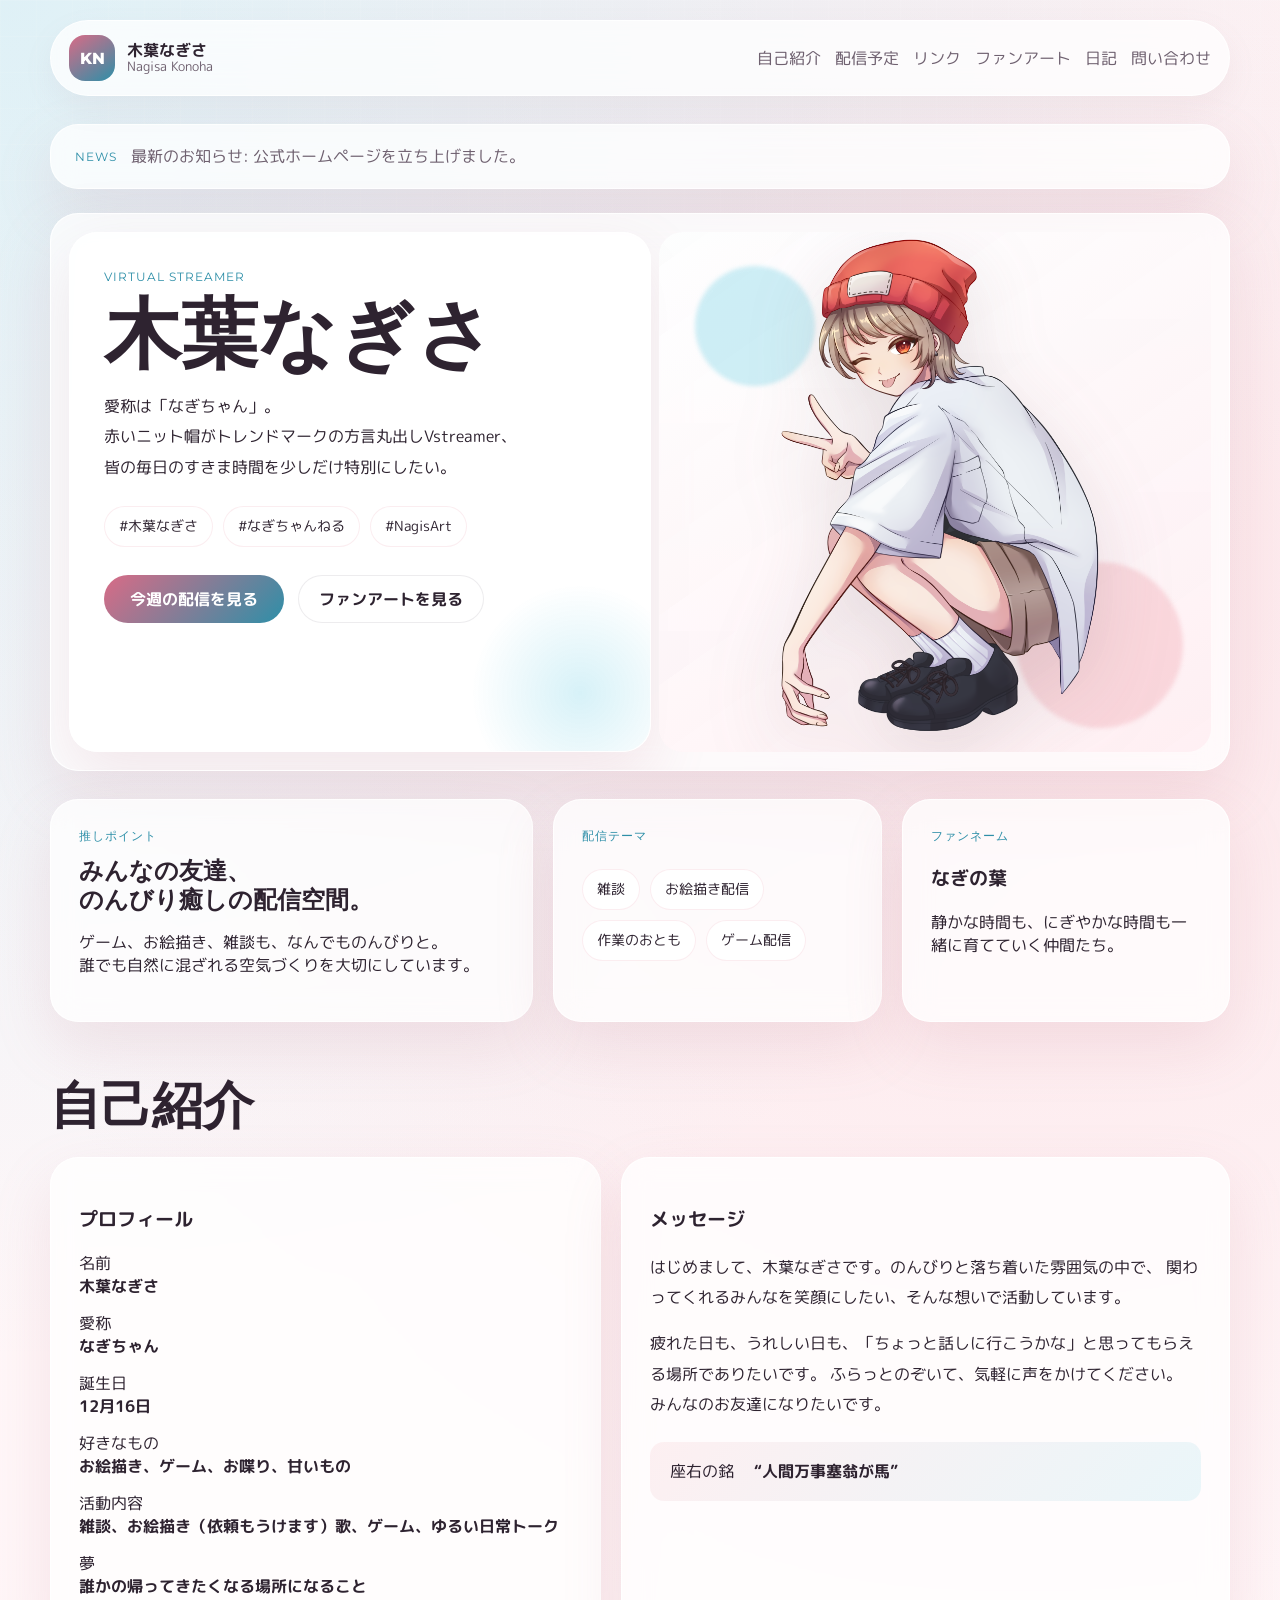
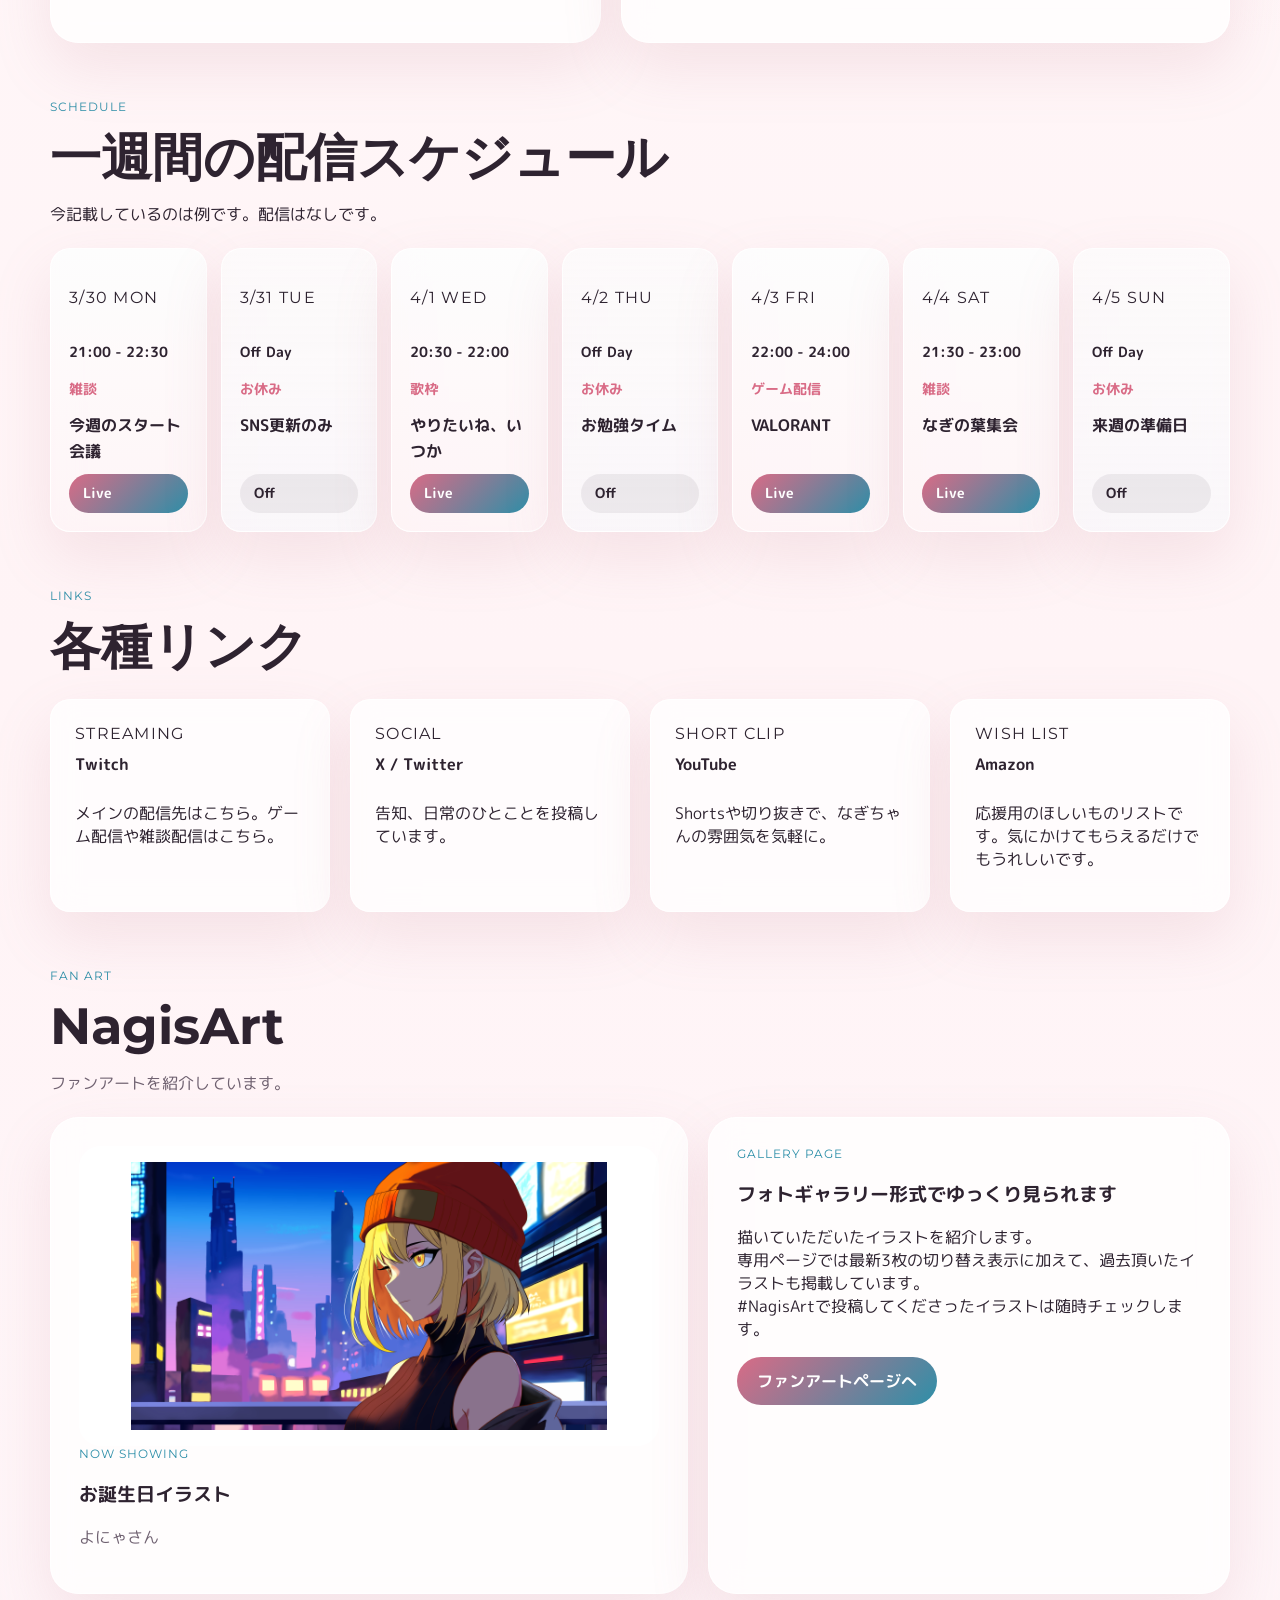
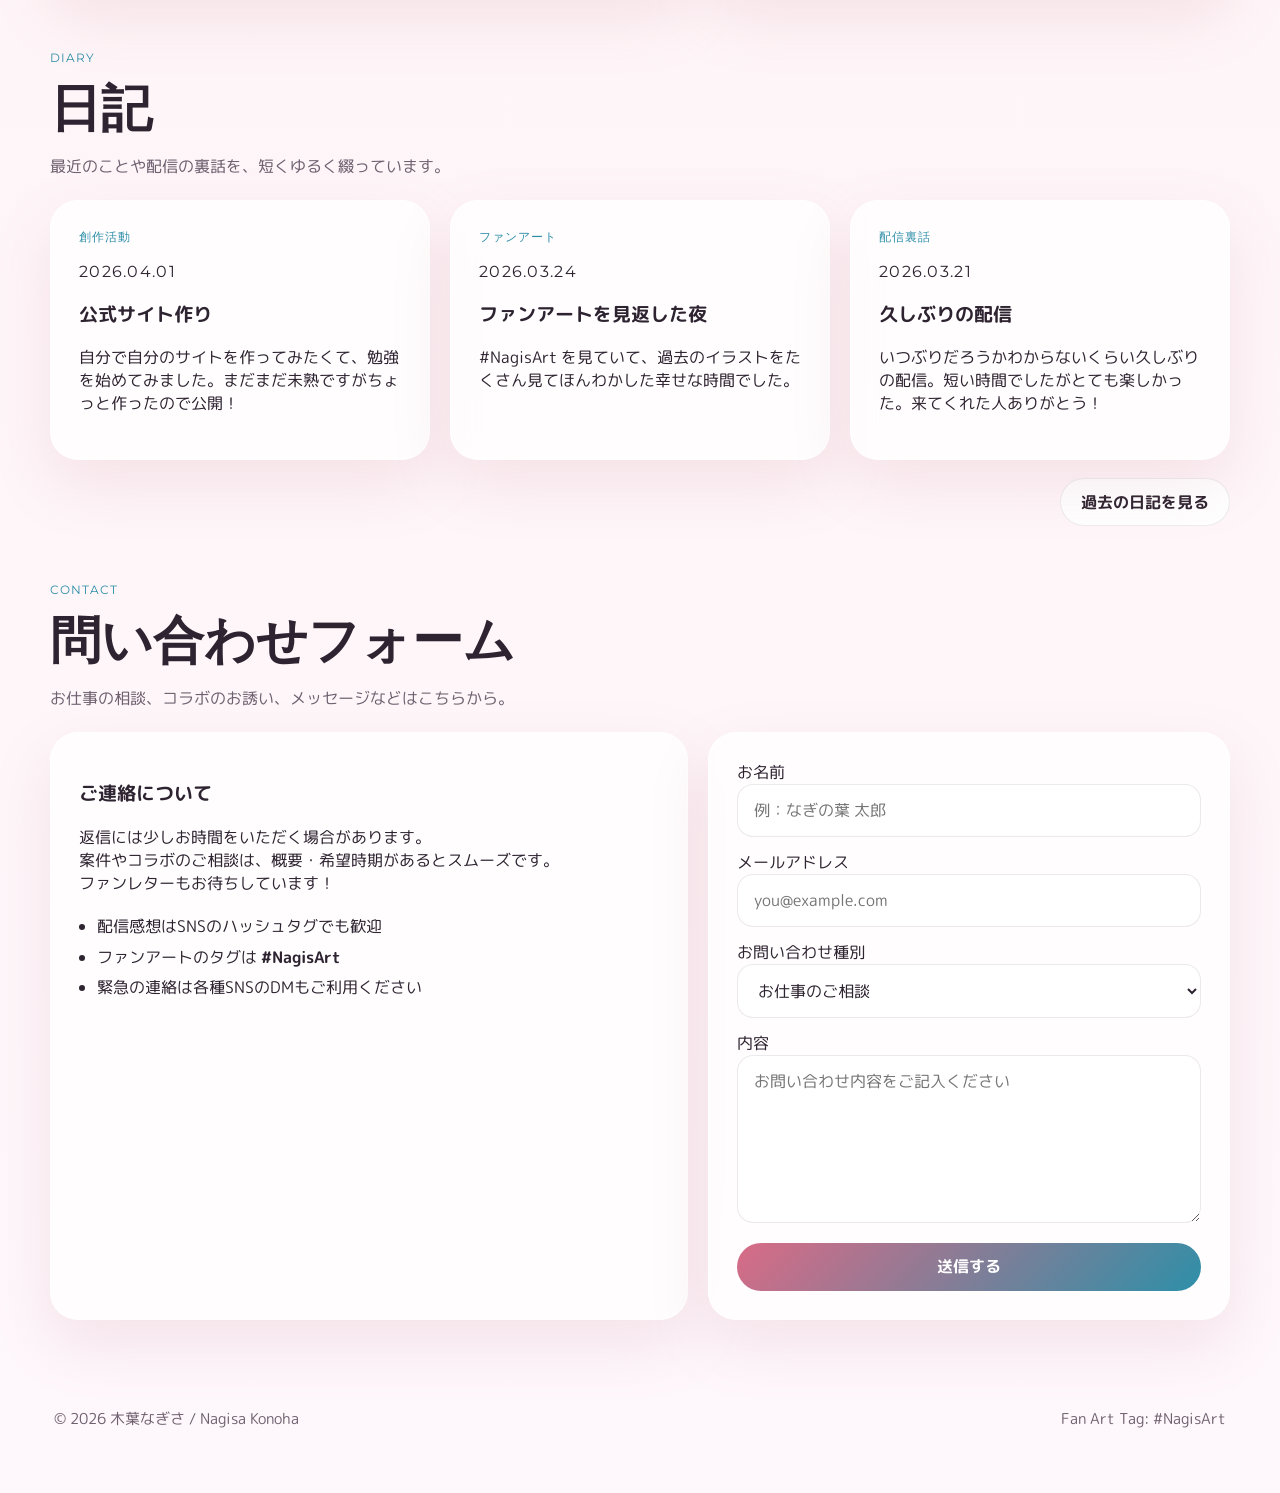
==== commit f983c111: "Update index.html" ====
--- a/index.html
+++ b/index.html
@@ -125,7 +125,7 @@
                 </div>
                 <div>
                   <dt>誕生日</dt>
-                  <dd>12月12日</dd>
+                  <dd>12月16日</dd>
                 </div>
                 <div>
                   <dt>好きなもの</dt>
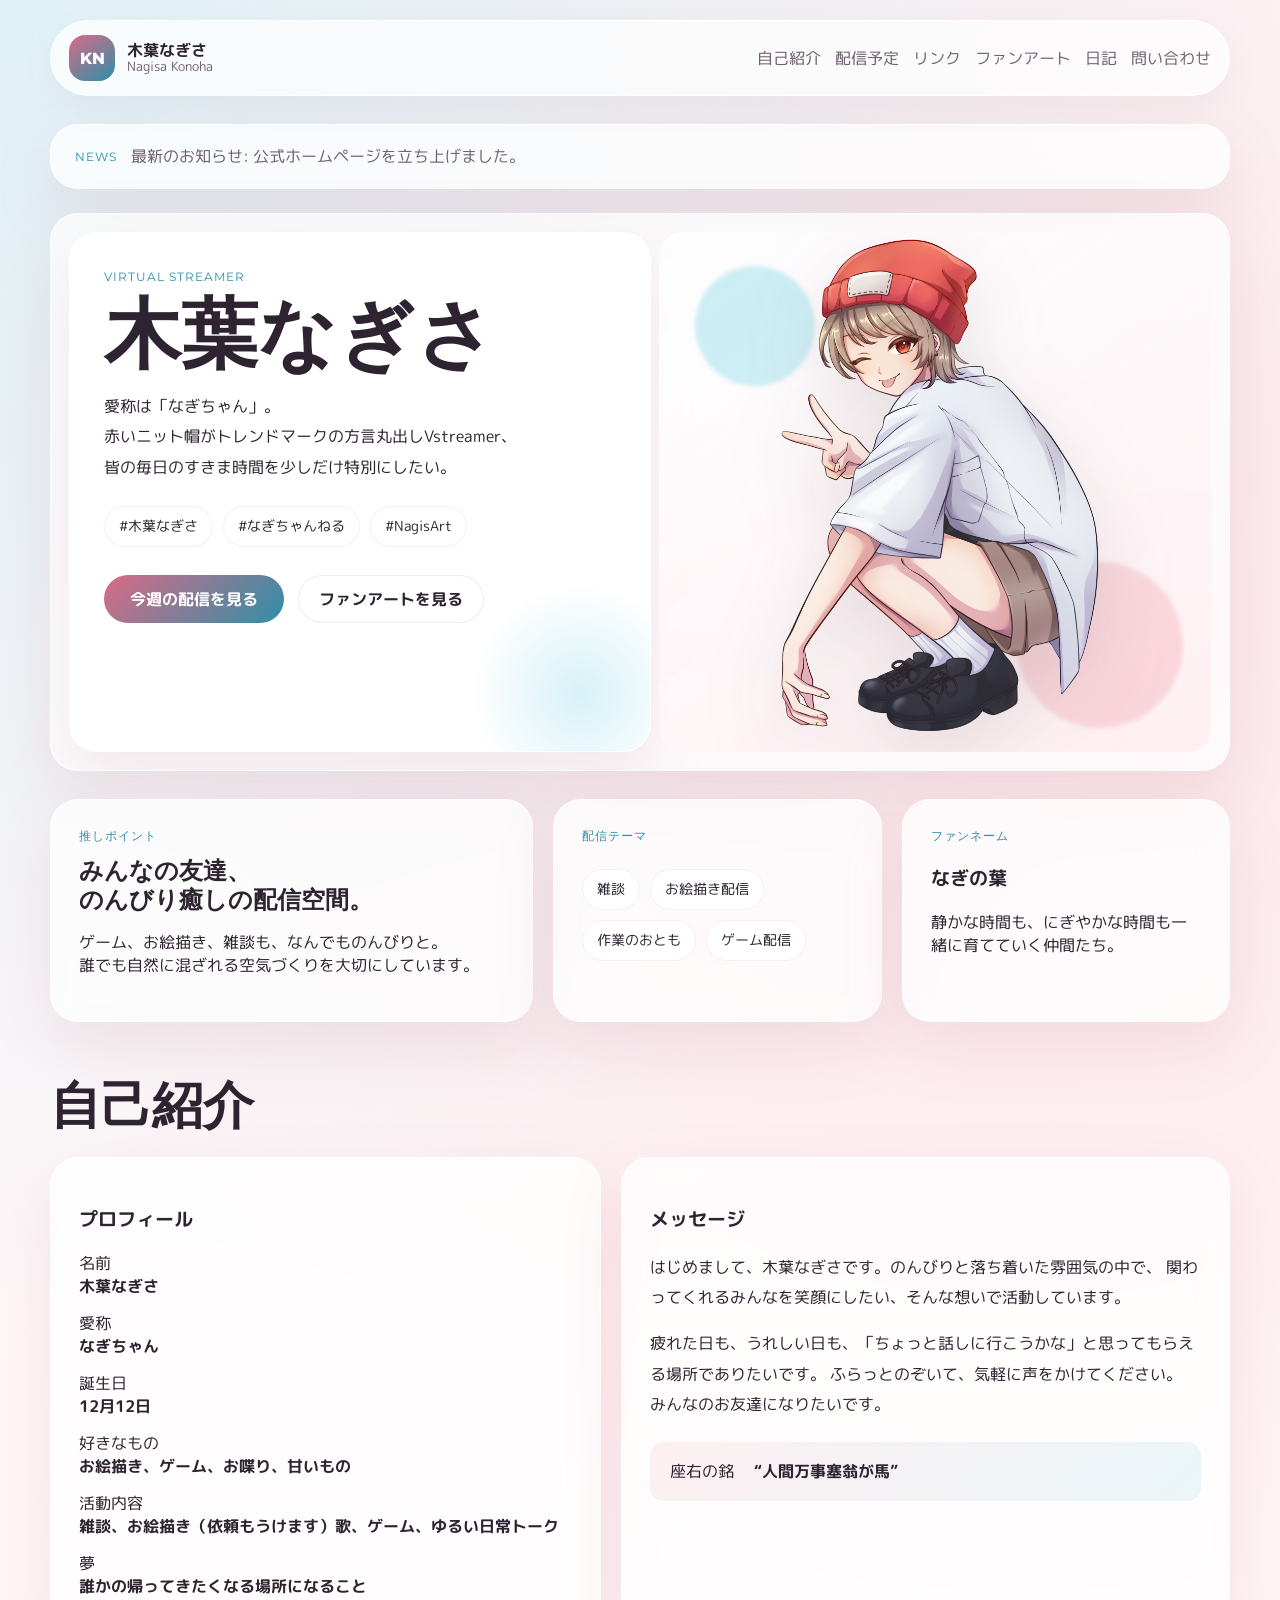
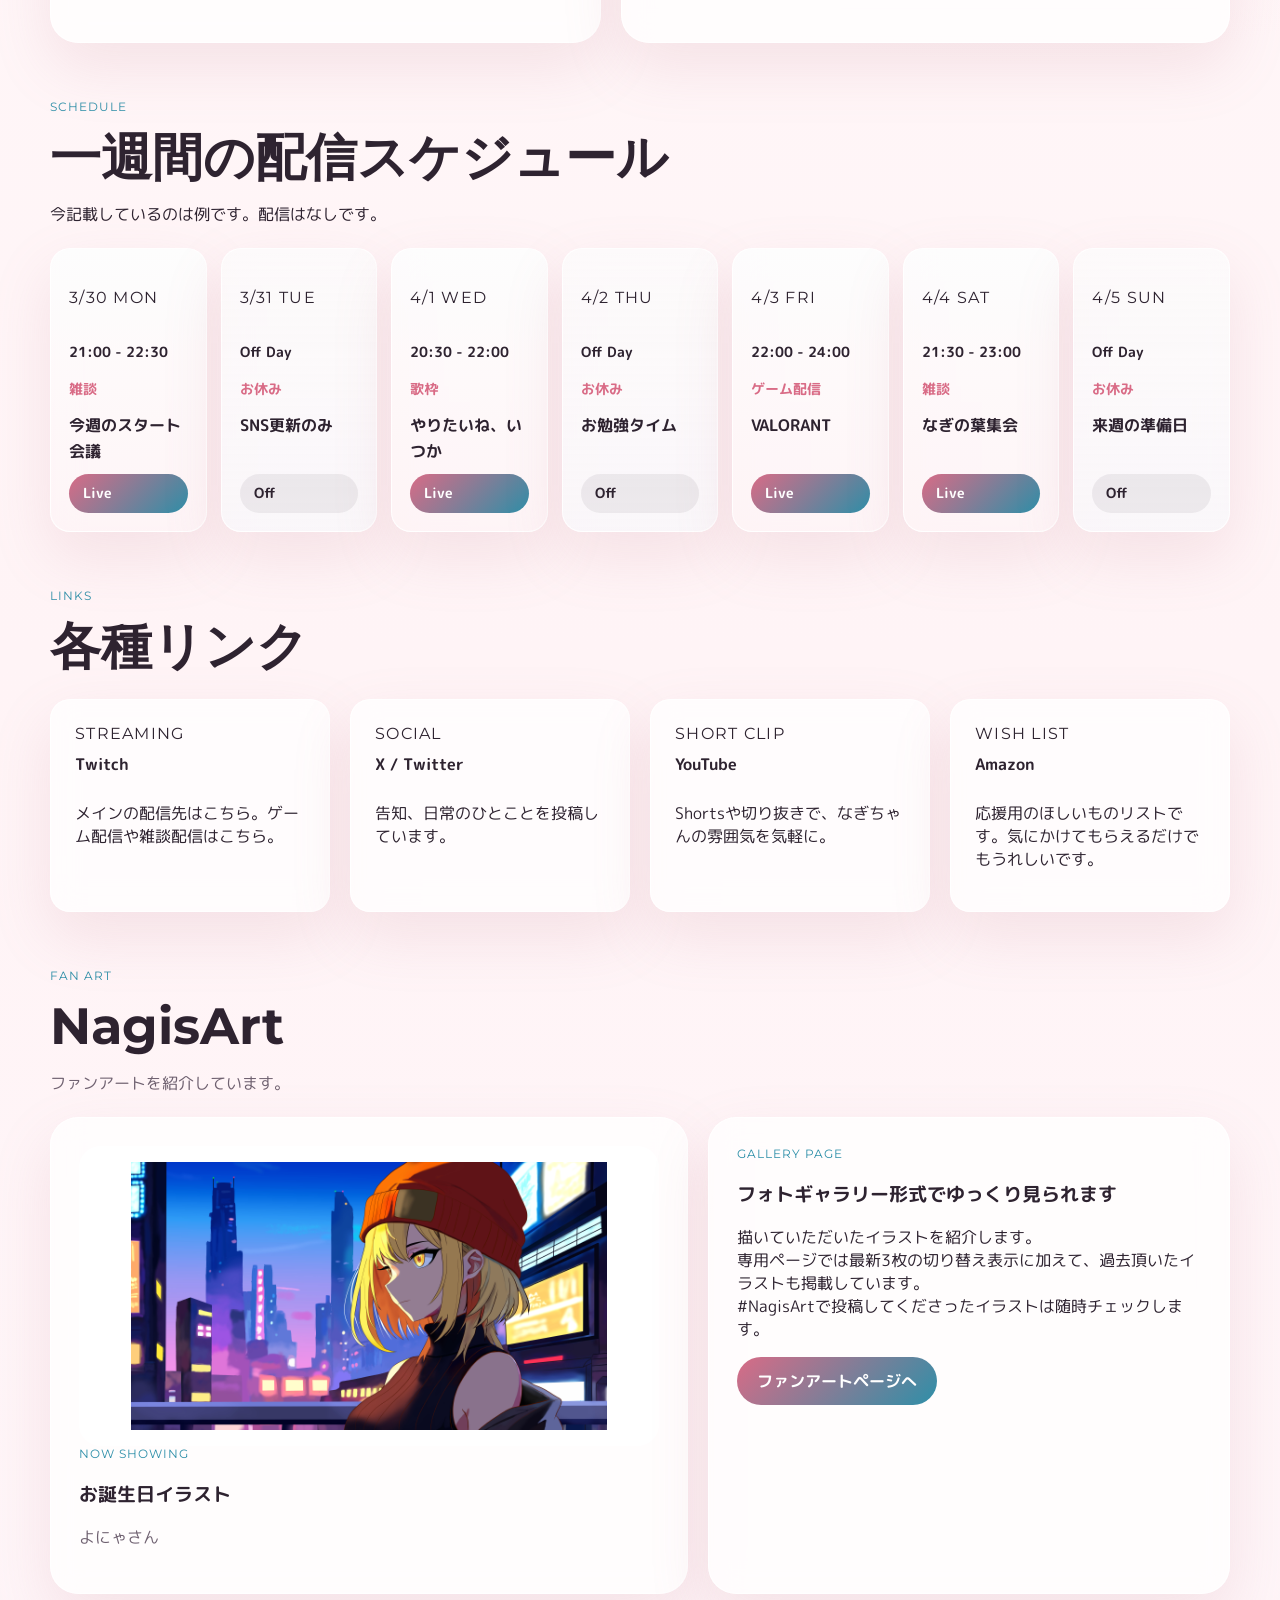
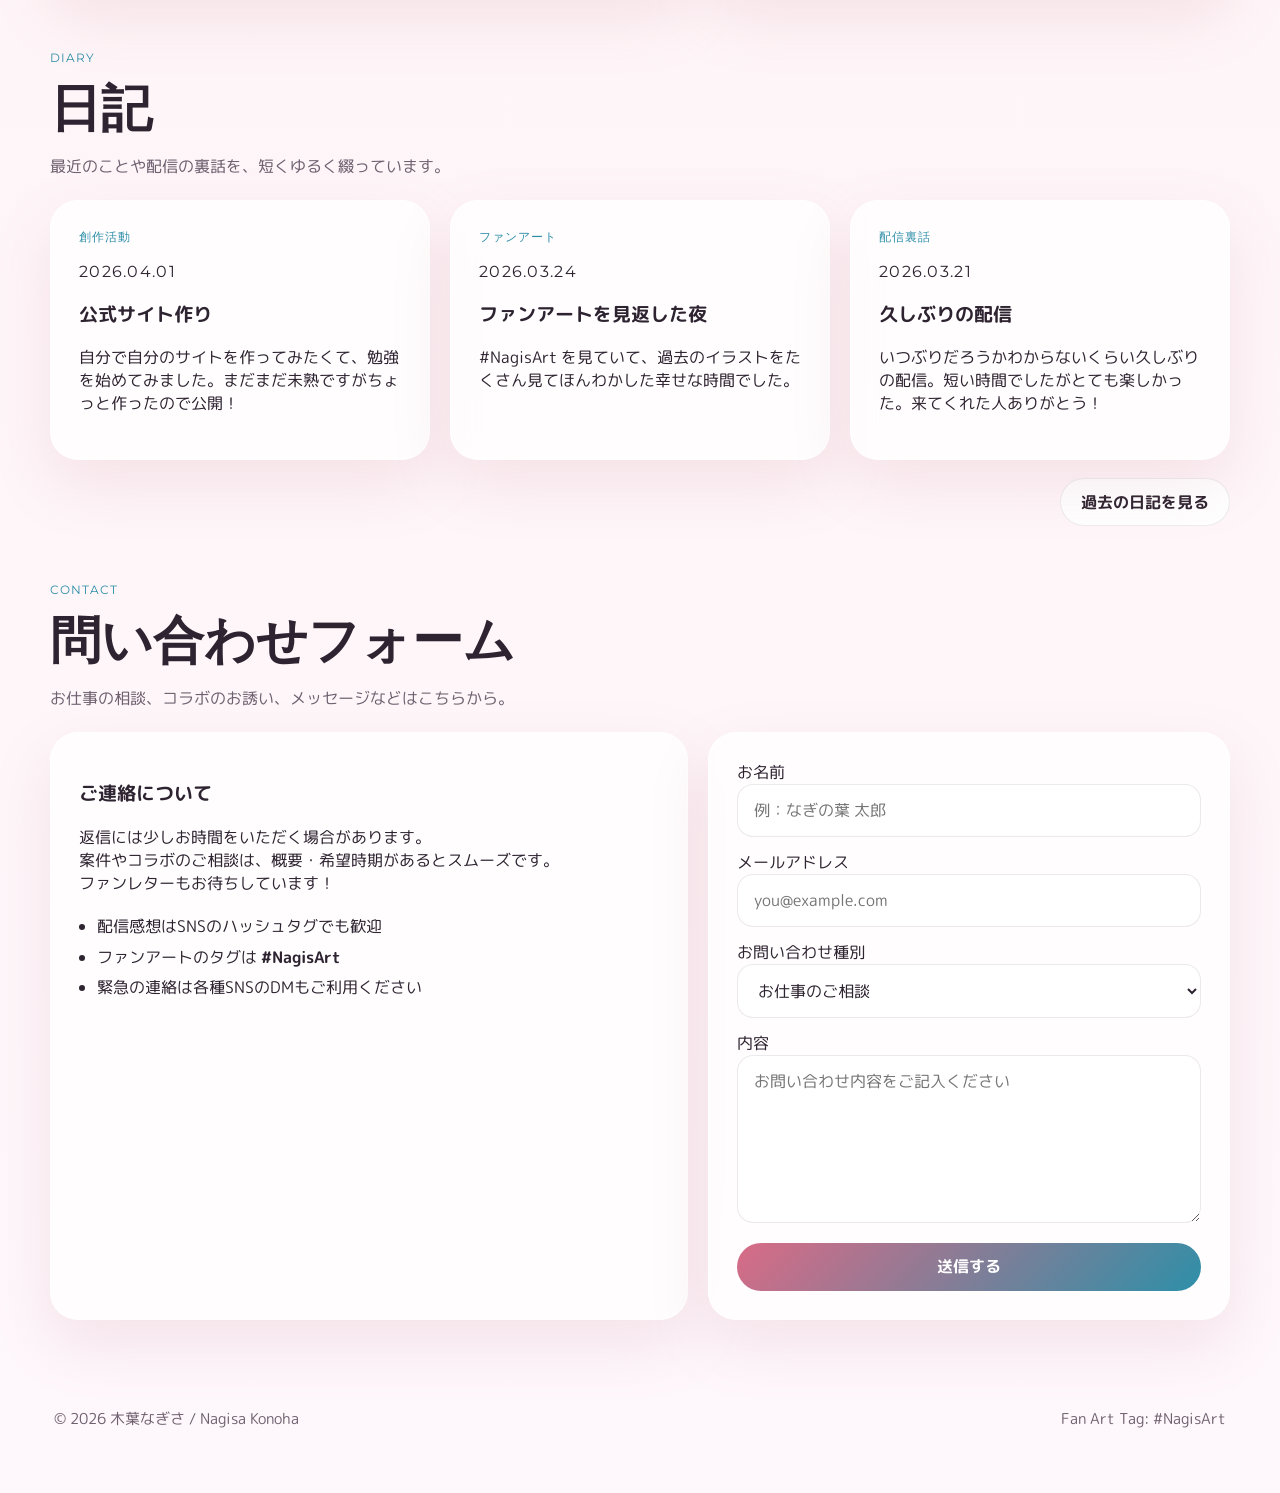
==== commit 4ea2358e: "Update index.html" ====
--- a/index.html
+++ b/index.html
@@ -125,7 +125,7 @@
                 </div>
                 <div>
                   <dt>誕生日</dt>
-                  <dd>12月16日</dd>
+                  <dd>12月12日</dd>
                 </div>
                 <div>
                   <dt>好きなもの</dt>
